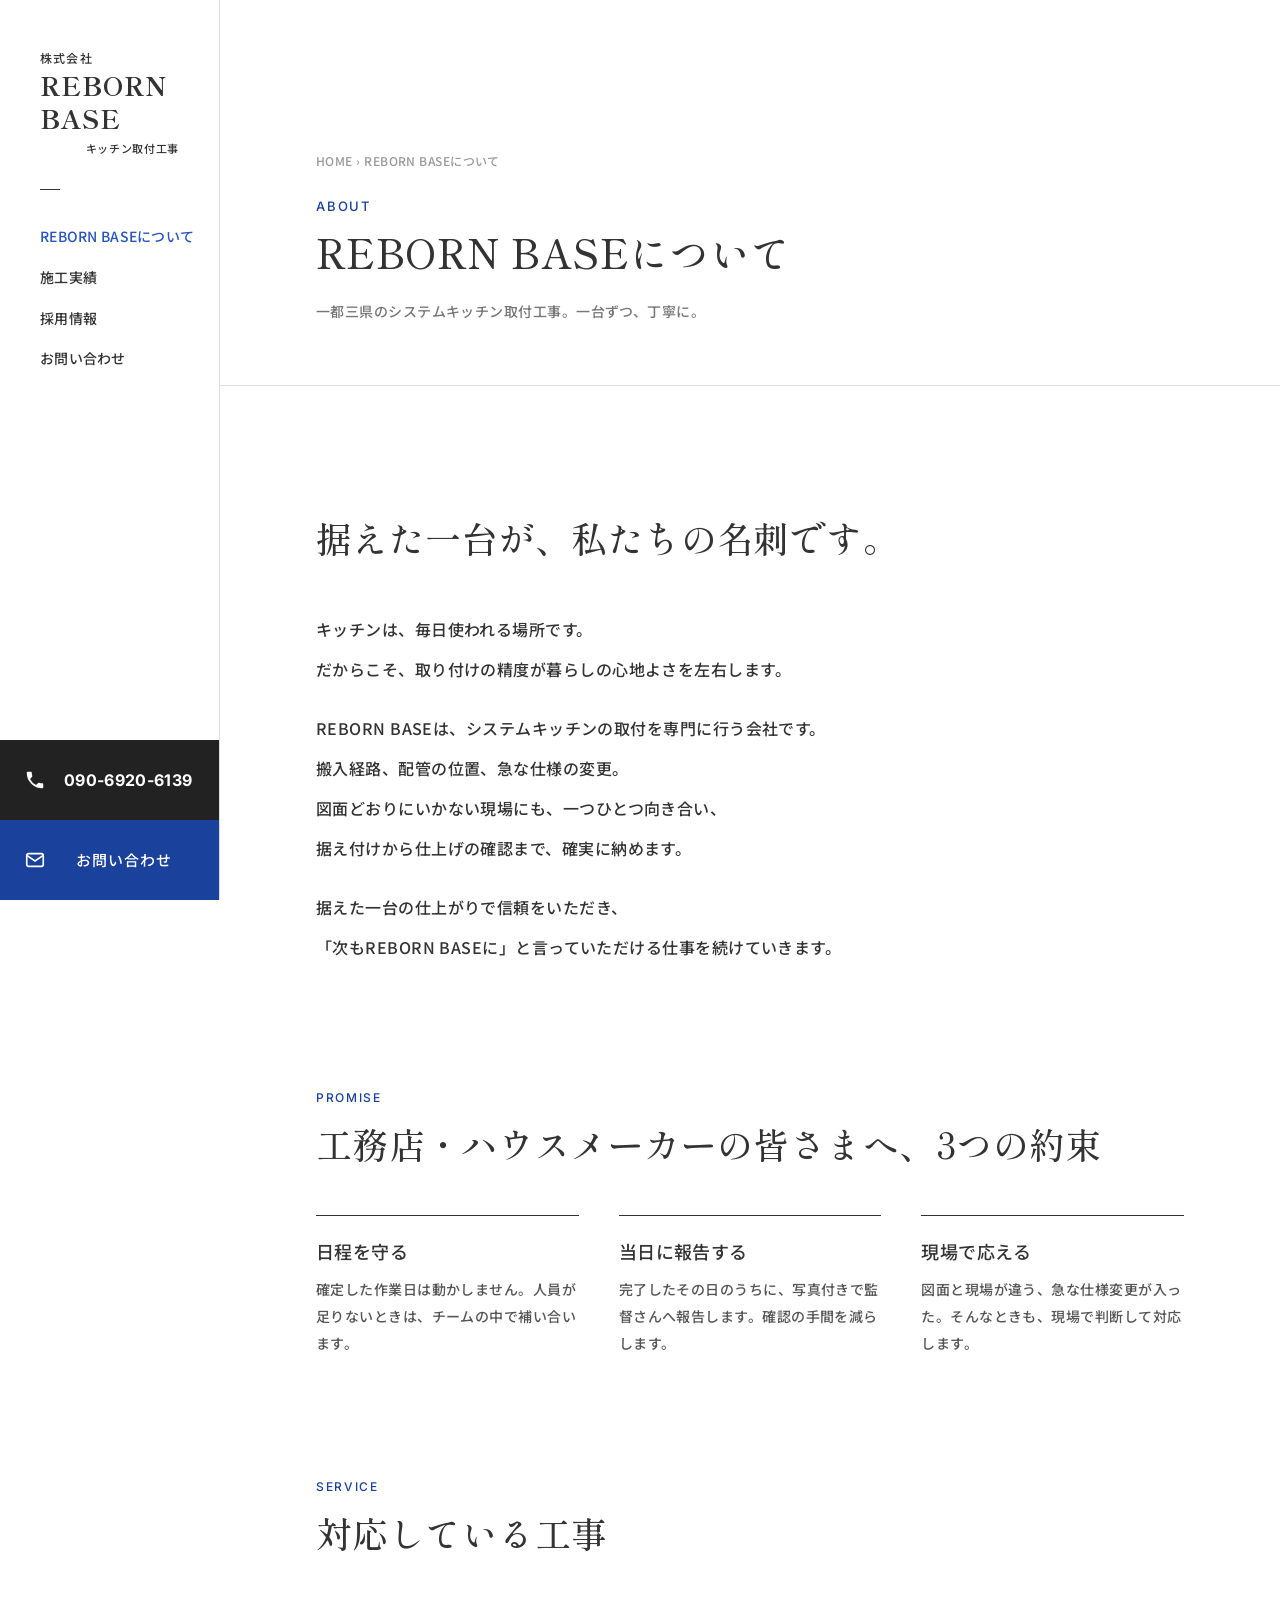
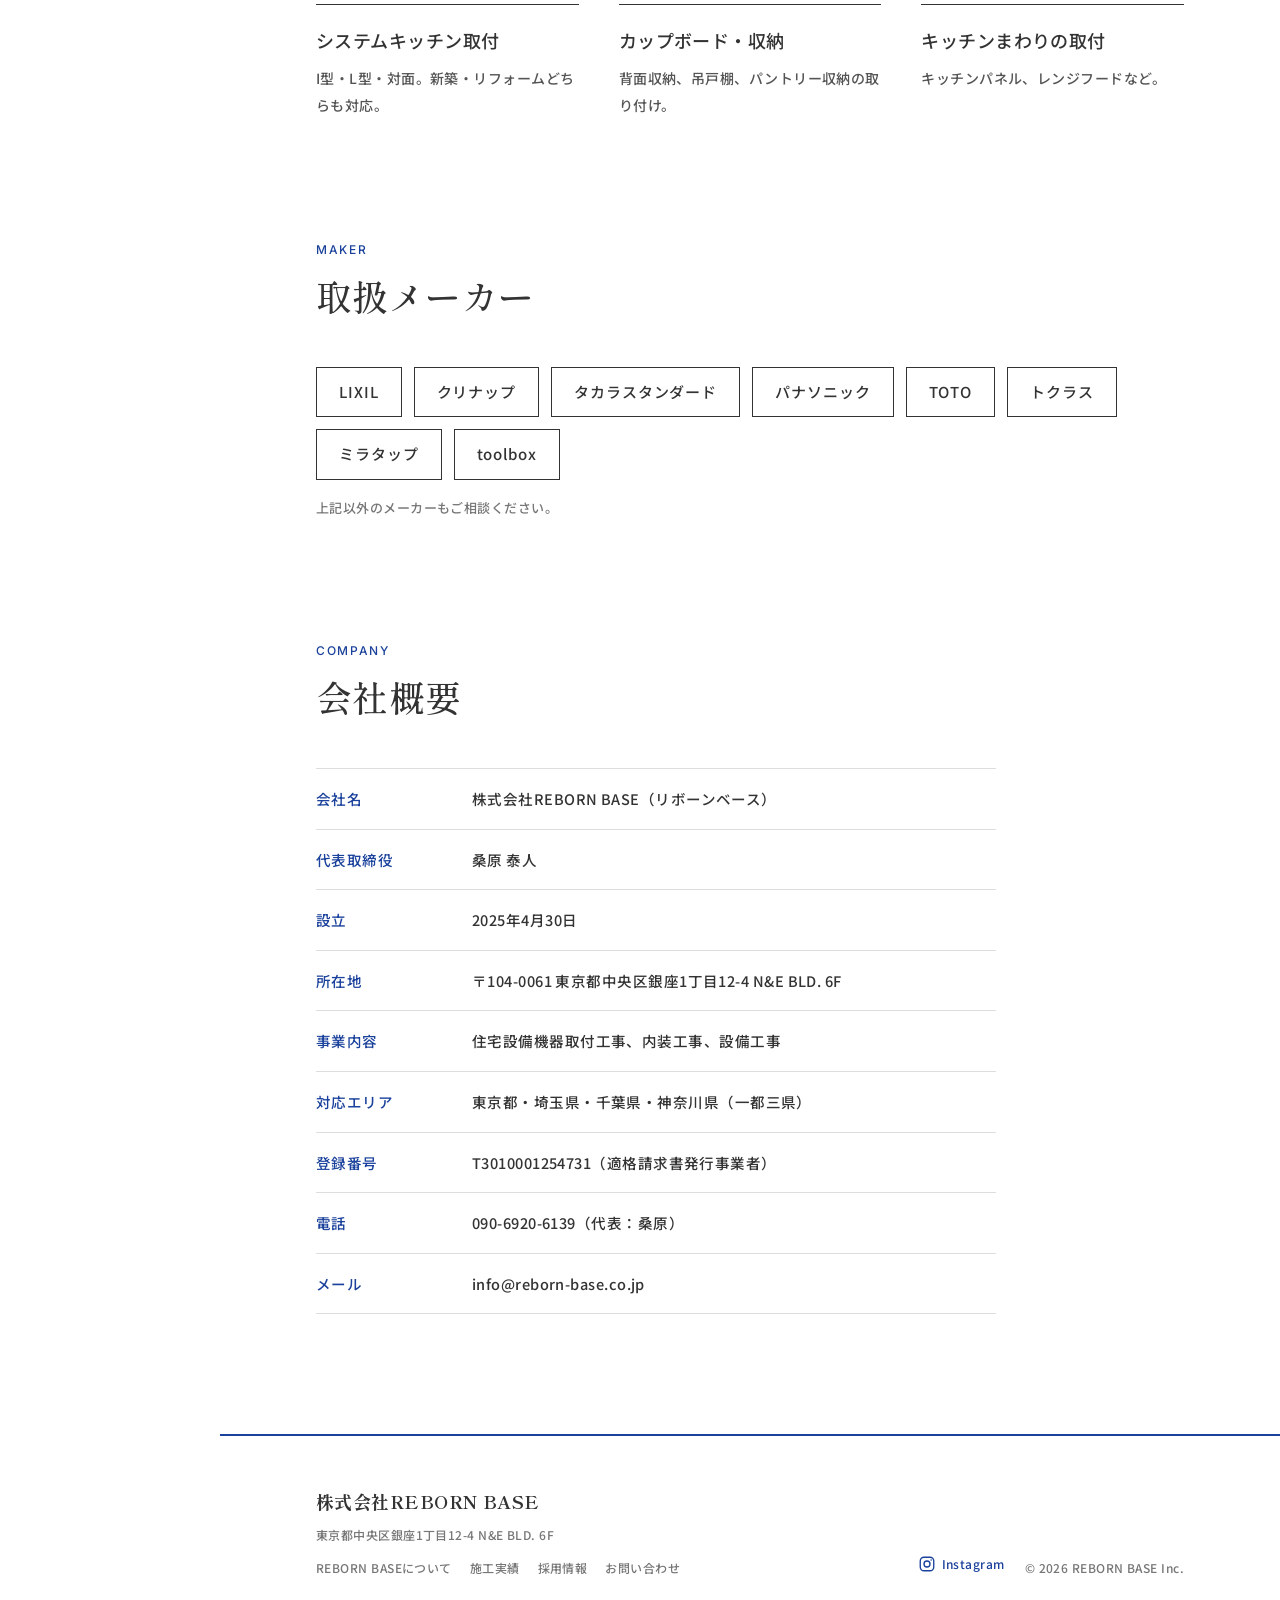
==== about.html @ 7b2c08bc "メンバー紹介：竹内一馬のフルネームに更新 Co-Authored-By: Claude Opus 5.5 <noreply@anthropic.com> Claude-Session: https:/" ====
<!DOCTYPE html>
<html lang="ja" class="sub">
<head>
<meta charset="UTF-8">
<meta name="viewport" content="width=device-width, initial-scale=1">
<title>REBORN BASEについて｜株式会社REBORN BASE</title>
<meta name="description" content="一都三県のシステムキッチン取付工事。一台ずつ、丁寧に。">
<meta property="og:title" content="REBORN BASEについて｜株式会社REBORN BASE">
<meta property="og:description" content="一都三県のシステムキッチン取付工事。一台ずつ、丁寧に。">
<meta property="og:type" content="website">
<meta property="og:site_name" content="株式会社REBORN BASE">
<meta property="og:url" content="https://reborn-base.co.jp/about.html">
<meta property="og:image" content="https://reborn-base.co.jp/img/ogp.jpg">
<meta property="og:locale" content="ja_JP">
<meta name="twitter:card" content="summary_large_image">
<link rel="canonical" href="https://reborn-base.co.jp/about.html">
<link rel="icon" href="favicon.ico" sizes="32x32">
<link rel="icon" href="img/icon-512.png" type="image/png" sizes="512x512">
<link rel="apple-touch-icon" href="img/icon-180.png">
<meta name="theme-color" content="#1a419b">
<link rel="preconnect" href="https://fonts.googleapis.com">
<link rel="preconnect" href="https://fonts.gstatic.com" crossorigin>
<link href="https://fonts.googleapis.com/css2?family=Noto+Sans+JP:wght@400;500;700&family=Shippori+Mincho+B1:wght@500;700&family=Inter:wght@600;700&display=swap" rel="stylesheet">
<link rel="stylesheet" href="css/style.css?v=202611081111">
</head>
<body class="sub">
<svg width="0" height="0" style="position:absolute"><symbol id="logo" viewBox="0 0 240 120">
<rect x="6" y="30" width="60" height="60" fill="none" stroke="#333" stroke-width="2.5"/><rect x="30" y="10" width="14" height="100" fill="#333"/>
<text x="84" y="64" font-family="'Shippori Mincho B1',serif" font-size="30" font-weight="700" fill="#333" letter-spacing="2">REBORN</text>
<text x="84" y="98" font-family="'Shippori Mincho B1',serif" font-size="30" font-weight="700" fill="#333" letter-spacing="2">BASE</text></symbol></svg>
<header>
  <a class="site_logo" href="index.html"><small>株式会社</small><strong>REBORN BASE</strong><span>キッチン取付工事</span><span class="bar"></span></a>
  <button class="burger" aria-label="メニューを開く" aria-expanded="false" aria-controls="gnavi" onclick="const m=document.getElementById('gnavi');m.classList.toggle('open');const o=m.classList.contains('open');this.setAttribute('aria-expanded',o);this.setAttribute('aria-label',o?'メニューを閉じる':'メニューを開く')"><span></span><span></span><span></span></button>
  <nav class="g_navi" id="gnavi"><a href="about.html" class=on>REBORN BASEについて</a><a href="works.html">施工実績</a><a href="recruit.html">採用情報</a><a href="contact.html">お問い合わせ</a></nav>
  <ul class="cv">
    <li class="tel"><a href="tel:09069206139"><svg viewBox="0 0 24 24" fill="currentColor"><path d="M6.6 10.8a15 15 0 0 0 6.6 6.6l2.2-2.2a1 1 0 0 1 1-.25c1.1.37 2.3.57 3.6.57a1 1 0 0 1 1 1V20a1 1 0 0 1-1 1A17 17 0 0 1 3 4a1 1 0 0 1 1-1h3.5a1 1 0 0 1 1 1c0 1.25.2 2.45.57 3.57a1 1 0 0 1-.25 1z"/></svg>090-6920-6139</a></li>
    <li class="mail"><a href="contact.html"><svg viewBox="0 0 24 24" fill="none" stroke="currentColor" stroke-width="1.8"><rect x="3" y="5" width="18" height="14" rx="2"/><path d="M3 7l9 6 9-6"/></svg>お問い合わせ</a></li>
  </ul>
</header>
<div class="wrapper">
  <div class="page_head"><div class="crumb"><a href="index.html">HOME</a> › REBORN BASEについて</div><h1 class="jp"><small>ABOUT</small>REBORN BASEについて</h1><p>一都三県のシステムキッチン取付工事。一台ずつ、丁寧に。</p></div>

  <section class="inner">
    <h2 class="sec_title jp">据えた一台が、私たちの名刺です。</h2>
    <div class="lead"><p>キッチンは、毎日使われる場所です。<br>だからこそ、取り付けの精度が暮らしの心地よさを左右します。</p><p>REBORN BASEは、システムキッチンの取付を専門に行う会社です。<br>搬入経路、配管の位置、急な仕様の変更。<br>図面どおりにいかない現場にも、一つひとつ向き合い、<br>据え付けから仕上げの確認まで、確実に納めます。</p><p>据えた一台の仕上がりで信頼をいただき、<br>「次もREBORN BASEに」と言っていただける仕事を続けていきます。</p></div>
  </section>
  <section class="inner" style="padding-top:0">
    <h2 class="sec_title jp"><small>PROMISE</small>工務店・ハウスメーカーの皆さまへ、3つの約束</h2>
    <ul class="services">
      <li><b>日程を守る</b><p>確定した作業日は動かしません。人員が足りないときは、チームの中で補い合います。</p></li>
      <li><b>当日に報告する</b><p>完了したその日のうちに、写真付きで監督さんへ報告します。確認の手間を減らします。</p></li>
      <li><b>現場で応える</b><p>図面と現場が違う、急な仕様変更が入った。そんなときも、現場で判断して対応します。</p></li>
    </ul>
  </section>
  <section class="inner" style="padding-top:0">
    <h2 class="sec_title jp"><small>SERVICE</small>対応している工事</h2>
    <ul class="services">
      <li><b>システムキッチン取付</b><p>I型・L型・対面。新築・リフォームどちらも対応。</p></li>
      <li><b>カップボード・収納</b><p>背面収納、吊戸棚、パントリー収納の取り付け。</p></li>
      <li><b>キッチンまわりの取付</b><p>キッチンパネル、レンジフードなど。</p></li>
    </ul>
  </section>
  <section class="inner" style="padding-top:0">
    <h2 class="sec_title jp"><small>MAKER</small>取扱メーカー</h2>
    <ul class="makers">
      <li>LIXIL</li><li>クリナップ</li><li>タカラスタンダード</li><li>パナソニック</li><li>TOTO</li><li>トクラス</li><li>ミラタップ</li><li>toolbox</li>
    </ul>
    <p style="color:#777;font-size:1.3rem;margin-top:16px">上記以外のメーカーもご相談ください。</p>
  </section>
  <section class="inner" style="padding-top:0" id="company">
    <h2 class="sec_title jp"><small>COMPANY</small>会社概要</h2>
    <dl class="tbl" style="max-width:680px">
      <div><dt>会社名</dt><dd>株式会社REBORN BASE（リボーンベース）</dd></div>
      <div><dt>代表取締役</dt><dd>桑原 泰人</dd></div>
      <div><dt>設立</dt><dd>2025年4月30日</dd></div>
      <div><dt>所在地</dt><dd>〒104-0061 東京都中央区銀座1丁目12-4 N&amp;E BLD. 6F</dd></div>
      <div><dt>事業内容</dt><dd>住宅設備機器取付工事、内装工事、設備工事</dd></div>
      <div><dt>対応エリア</dt><dd>東京都・埼玉県・千葉県・神奈川県（一都三県）</dd></div>
      <div><dt>登録番号</dt><dd>T3010001254731（適格請求書発行事業者）</dd></div>
      <div><dt>電話</dt><dd>090-6920-6139（代表：桑原）</dd></div>
      <div><dt>メール</dt><dd>info@reborn-base.co.jp</dd></div>
    </dl>
  </section>
  <footer>
    <div><strong>株式会社REBORN BASE</strong>東京都中央区銀座1丁目12-4 N&amp;E BLD. 6F<br><nav style="margin-top:10px"><a href="about.html">REBORN BASEについて</a><a href="works.html">施工実績</a><a href="recruit.html">採用情報</a><a href="contact.html">お問い合わせ</a></nav></div>
    <div><a class="sns_link" href="https://www.instagram.com/rebornbase.official/" target="_blank" rel="noopener"><svg viewBox="0 0 24 24" fill="none" stroke="currentColor" stroke-width="1.8"><rect x="3" y="3" width="18" height="18" rx="5"/><circle cx="12" cy="12" r="4"/><circle cx="17.5" cy="6.5" r="1" fill="currentColor" stroke="none"/></svg>Instagram</a>© 2026 REBORN BASE Inc.</div>
  </footer>
</div>
<script>
(function(){
  var header=document.querySelector('header');
  var items=[].slice.call(document.querySelectorAll('.works .main, .works .sub'));
  var kvArea=document.querySelector('.kv_area'), copy=document.querySelector('.copy_h'), copys=document.querySelector('.copy_s');
  function onScroll(){
    var y=window.pageYOffset, h=window.innerHeight;
    if(kvArea){var black=y>h*0.7-300;header.classList.toggle('black',black);kvArea.classList.toggle('fade',black);copy.classList.toggle('move',y>h);if(copys)copys.classList.toggle('move',y>h);}
    items.forEach(function(el){if(!el.classList.contains('show')&&el.getBoundingClientRect().top<h-100)el.classList.add('show');});
  }
  window.addEventListener('scroll',onScroll,{passive:true});window.addEventListener('resize',onScroll);onScroll();
})();
</script>
</body></html>
---- css/style.css ----
:root{
  --navy:#1a419b; --navy2:#2754bd; --date:#265bc8;
  --ink:#333; --black:#222; --gray:#eee; --bg2:#f8f8f8; --line:#ddd;
  --sans:'Noto Sans JP',sans-serif;
  --min:'Shippori Mincho B1',"YuMincho","Yu Mincho",serif;
  --nav:220px;
}
*{box-sizing:border-box;margin:0;padding:0}
html{font-size:62.5%}
body{font-family:var(--sans);font-weight:500;color:var(--ink);background:#fff;font-size:1.5rem;line-height:1.9;letter-spacing:.03em}
a{color:inherit;text-decoration:none}
img{display:block;max-width:100%}
ul,ol{list-style:none}
.jp{font-family:var(--min);font-weight:500}
:focus-visible{outline:2px solid var(--navy);outline-offset:3px}

/* ===== loading ===== */
.loading{position:fixed;inset:0;background:var(--black);z-index:300;display:flex;align-items:center;justify-content:center;pointer-events:none}
.loading .load_logo{width:240px;filter:blur(4px);opacity:0;transition:.6s ease-in-out}
.loading.show .load_logo{filter:blur(0);opacity:1}
.loading .load_logo svg{width:100%;height:auto}

/* ===== header (left nav) ===== */
header{position:fixed;left:0;top:0;width:var(--nav);height:100%;z-index:100;display:flex;flex-direction:column;background:transparent}
.sub header{background:#fff;border-right:1px solid var(--line)}
.site_logo{padding:50px 40px 0;line-height:1.3;font-weight:500}
.site_logo small{display:block;font-size:1.2rem;letter-spacing:.1em}
.site_logo strong{display:block;font-family:var(--min);font-size:2.6rem;font-weight:700;letter-spacing:.04em;margin-top:2px}
.site_logo span{display:block;font-size:1.1rem;letter-spacing:.06em;margin-top:6px;text-align:right}
.site_logo .bar{width:20px;height:1px;background:currentColor;margin:34px 0 26px}
.home header .site_logo,.home header .g_navi{filter:brightness(1000%);transition:.6s ease-in}
.home header.black .site_logo,.home header.black .g_navi{filter:brightness(100%)}
.g_navi{padding:0 28px 0 40px;flex:1}
.g_navi a{display:block;font-size:1.4rem;padding:7px 0;letter-spacing:.02em;white-space:nowrap;transition:.3s}
.g_navi a:hover,.g_navi a.on{color:var(--navy2)}
.cv{margin-top:auto}
.cv li a{display:flex;align-items:center;gap:30px;height:80px;padding:0 24px;font-size:1.5rem;letter-spacing:.06em}
.cv li a svg{width:22px;height:22px;flex:none}
.cv li.ig{background:var(--bg2);color:var(--black)}
.cv li.tel{background:var(--black);color:#fff}
.cv li.tel a{font-family:'Inter',sans-serif;font-weight:700;font-size:1.6rem;letter-spacing:.02em;gap:18px;white-space:nowrap}
.cv li.mail{background:var(--navy);color:#fff}
.cv li a:hover{opacity:.85}
.burger{display:none}

/* ===== KV (fixed hero, top page only) ===== */
.kv_area{position:fixed;top:0;left:0;width:100%;height:100%;padding-right:320px;background:#fff;transition:.6s ease-in;filter:brightness(100%)}
.kv_area.fade{filter:brightness(200%)}
.kv_area.fade .kv_home_list{opacity:0}
.kv_home_list{position:relative;width:100%;height:100%;overflow:hidden;background:#333;transition:.6s ease-in}
.kv{position:absolute;inset:0;overflow:hidden;opacity:0;transition:1s ease-in-out;z-index:10}
.kv_out{width:100%;height:100%;overflow:hidden;position:relative}
.kv.pre{z-index:20}
.kv.show{opacity:1}
.kv .kv_list{width:100%;height:100%;overflow:hidden;transform:scale(1.08);transition:6s ease-in-out}
.kv.show .kv_list{transform:scale(1)}
.kv_a{display:block;width:100%;height:100%;background:#44443f no-repeat center center;background-size:cover}
.kv_home_list::after{content:"";position:absolute;left:0;top:0;bottom:0;width:420px;background:linear-gradient(90deg,rgba(10,20,45,.62) 0%,rgba(10,20,45,.45) 45%,rgba(10,20,45,0) 100%);z-index:25;pointer-events:none}
.mark{position:absolute;right:74px;bottom:55px;width:170px;z-index:30}
.copy_h{position:fixed;right:86px;top:80px;z-index:60;writing-mode:vertical-rl;font-size:5rem;line-height:1.5;letter-spacing:.08em;font-weight:500;color:var(--ink);transition:.6s ease-in}
.copy_h.move{position:absolute}
.copy_s{position:fixed;right:256px;top:84px;z-index:60;writing-mode:vertical-rl;font-size:1.4rem;letter-spacing:.2em;color:#555;transition:.6s ease-in}
.copy_s.move{position:absolute}

/* ===== page body ===== */
.wrapper{position:relative;z-index:50;background:#fff;margin-left:var(--nav)}
.home .wrapper{margin-top:100vh}
.inner{padding:120px 96px}
.sec_title{font-size:3.6rem;line-height:1.75;margin-bottom:40px}
.sec_title small{display:block;font-family:'Inter',sans-serif;font-size:1.2rem;color:var(--navy);letter-spacing:.14em;margin-bottom:4px}
.btn{display:inline-flex;align-items:center;justify-content:center;min-width:260px;height:52px;padding:0 36px;border:1px solid var(--navy);border-radius:30px;color:var(--navy);font-size:1.4rem;letter-spacing:.08em;transition:.3s;background:#fff}
.btn:hover{background:var(--navy);color:#fff}
.lead{font-size:1.6rem;line-height:2.5;max-width:40em}
.lead p+p{margin-top:1.2em}

/* sub page title band */
.page_head{padding:150px 96px 60px;border-bottom:1px solid var(--line)}
.page_head h1{font-size:4rem;line-height:1.5;font-weight:500}
.page_head h1 small{display:block;font-family:'Inter',sans-serif;font-size:1.3rem;color:var(--navy);letter-spacing:.14em;margin-bottom:6px}
.page_head p{margin-top:16px;color:#777;font-size:1.4rem}
.crumb{font-size:1.2rem;color:#999;margin-bottom:24px}
.crumb a:hover{color:var(--navy)}

/* statement */
.statement{position:relative;padding-top:120px;padding-right:420px}
.statement p{font-size:1.6rem;line-height:2.5}
.statement p+p{margin-top:1.2em}
.statement .btn{margin-top:44px}

/* photo strip */
.strip{overflow:hidden;width:100%;background:#fff}
.strip ul{display:flex;width:max-content;animation:strip 40s linear infinite}
.strip li{width:400px;height:300px;flex:none;margin-right:2px;background:#44443f}
.strip li img{width:100%;height:100%;object-fit:cover}
@keyframes strip{from{transform:translateX(0)}to{transform:translateX(-50%)}}

/* works (実績) */
.works ul.pickup>li{padding:80px 0;border-bottom:1px dotted var(--navy)}
.works ul.pickup>li:first-child{padding-top:0}
.works .flex{display:grid;grid-template-columns:1fr 280px;gap:92px}
.works .main{display:flex;flex-direction:column-reverse}
.works .flex.solo{grid-template-columns:1fr}
.works .solo .main{display:grid;grid-template-columns:1.15fr 1fr;gap:56px;align-items:start}
.works .solo .main .img{order:-1}
.works .solo .txt{padding-top:0}
.works .main .img,.works .sub span{position:relative;display:block;overflow:hidden;background:#44443f}
.works .main .img{aspect-ratio:3/2}
.works .sub span{aspect-ratio:5/4}
.works .sub span:first-child{margin-bottom:60px}
.works .main .img img,.works .sub span img{width:100%;height:100%;object-fit:cover;transition:.6s ease-in-out}
.works .main .img:hover img,.works .sub span:hover img{filter:brightness(60%)}
.works .main .img:after,.works .sub span:after{content:"";position:absolute;left:0;top:0;width:100%;height:100%;background:var(--gray);transition:.8s ease-in-out}
.works .main.show .img:after,.works .sub.show span:after{width:0}
.works .txt{padding:36px 0 0}
.works .txt h3{font-size:2.4rem;line-height:1.75;font-weight:500;margin-bottom:14px}
.works .txt p{font-size:1.5rem}
.works .tag{margin-top:18px;font-size:1.3rem;color:var(--navy)}
.works .tag span+span{margin-left:16px}
.works .spec{display:grid;grid-template-columns:repeat(2,1fr);gap:1px;background:var(--line);border:1px solid var(--line);margin-top:22px}
.works .spec div{background:#fff;padding:12px 14px}
.works .spec dt{font-size:1.1rem;color:var(--navy);letter-spacing:.1em}
.works .spec dd{font-size:1.5rem;font-weight:500}
.img .note{position:absolute;right:10px;bottom:8px;font-size:1.1rem;color:#fff;background:rgba(0,0,0,.45);padding:2px 8px;z-index:2}
.more{display:flex;justify-content:flex-end;margin-top:24px;font-size:1.4rem;color:var(--navy)}
.more a::after{content:"›";margin-left:10px;font-size:1.8rem}
.works .btn{margin-top:60px}

/* numbers */
.nums{display:grid;grid-template-columns:repeat(2,1fr);gap:40px;margin:0 0 80px;max-width:720px}
.nums li{border-top:2px solid var(--navy);padding-top:16px}
.nums b{display:block;font-family:'Inter',sans-serif;font-size:4.2rem;font-weight:700;line-height:1.2;color:var(--black)}
.nums b small{font-size:1.6rem;font-family:var(--sans);margin-left:4px}
.nums span{font-size:1.3rem;color:#777}

/* services */
.services{display:grid;grid-template-columns:repeat(3,1fr);gap:40px}
.services li{border-top:1px solid var(--ink);padding-top:18px}
.services b{display:block;font-size:1.8rem;font-weight:500;margin-bottom:8px}
.services p{font-size:1.4rem;color:#555}

/* makers */
.makers{display:flex;flex-wrap:wrap;gap:12px}
.makers li{border:1px solid var(--ink);padding:10px 22px;font-size:1.5rem;letter-spacing:.06em}

/* news & column */
.info{display:grid;grid-template-columns:1fr auto;gap:60px;align-items:center;padding:60px 0;border-bottom:1px solid var(--line)}
.info:first-of-type{padding-top:0}
.info ul li{display:grid;grid-template-columns:80px 1fr;gap:40px;align-items:center;padding:14px 0}
.info ul li .th{width:80px;height:80px;background:#44443f;overflow:hidden}
.info ul li .th img{width:100%;height:100%;object-fit:cover}
.info ul li time{display:block;font-size:1.4rem;color:var(--date);font-family:'Inter',sans-serif}
.info ul li a{display:block;font-size:1.5rem;transition:.3s}
.info ul li a:hover{color:var(--navy)}

/* recruit */
.recruit{background:var(--bg2)}
.recruit .grid{display:grid;grid-template-columns:1fr 1fr;gap:72px}
.recruit p{font-size:1.5rem;line-height:2.3}
.recruit p+p{margin-top:1.2em}
dl.tbl{border-top:1px solid var(--line)}
dl.tbl div{display:grid;grid-template-columns:140px 1fr;gap:16px;padding:16px 0;border-bottom:1px solid var(--line);font-size:1.45rem}
dl.tbl dt{color:var(--navy)}
.recruit .btn{margin-top:36px}

/* flow */
.flow ol{display:grid;grid-template-columns:repeat(4,1fr);gap:40px}
.flow li{border-top:2px solid var(--navy);padding-top:18px}
.flow li small{display:block;font-family:'Inter',sans-serif;font-weight:700;font-size:1.4rem;color:var(--navy);letter-spacing:.1em;margin-bottom:8px}
.flow li b{display:block;font-size:1.8rem;font-weight:500;margin-bottom:8px}
.flow li p{font-size:1.4rem}

/* contact */
.contact_grid{display:grid;grid-template-columns:1fr 1fr;gap:60px}
.c_card{border:1px solid var(--line);padding:36px}
.c_card h3{font-size:1.8rem;font-weight:500;margin-bottom:10px}
.c_card .big{font-family:'Inter',sans-serif;font-size:3rem;font-weight:700;color:var(--black);margin:8px 0}
.c_card p{font-size:1.4rem;color:#666}
.c_card .btn{margin-top:20px;min-width:0}

/* footer */
footer{padding:48px 96px;border-top:2px solid var(--navy);display:flex;justify-content:space-between;align-items:flex-end;font-size:1.2rem;color:#777}
footer strong{display:block;font-family:var(--min);font-size:1.8rem;color:var(--ink);margin-bottom:6px}
footer nav a{margin-right:18px}
footer nav a:hover{color:var(--navy)}
.sns_link{display:inline-flex;align-items:center;gap:6px;color:var(--navy);font-weight:500;margin-right:20px}
.sns_link svg{width:18px;height:18px}
.sns_note{margin-top:28px;font-size:1.4rem}
.sns_note .sns_link{margin-right:2px}

@media (prefers-reduced-motion:reduce){
  .kv .kv_list{transition:none;transform:none}
  .strip ul{animation:none}
}

/* ===== mobile ===== */
.day{list-style:none;max-width:720px;border-left:2px solid var(--navy);margin-left:40px}
.day li{display:grid;grid-template-columns:110px 1fr;gap:0 24px;padding:0 0 32px 32px;position:relative}
.day li::before{content:"";position:absolute;left:-7px;top:10px;width:12px;height:12px;border-radius:50%;background:var(--navy)}
.day time{font-family:'Inter',sans-serif;font-weight:700;font-size:1.8rem;color:var(--navy);line-height:1.6}
.day b{display:block;font-size:1.8rem;font-weight:500;margin-bottom:6px}
.day p{font-size:1.4rem;line-height:1.9;color:#555}
.grid3{display:grid;grid-template-columns:repeat(3,1fr);gap:28px}
.m_card{border-top:2px solid var(--navy);padding-top:20px}
.m_card small{display:block;font-size:1.2rem;letter-spacing:.1em;color:var(--navy);margin-bottom:6px}
.m_card h3{font-size:2.2rem;font-weight:500;margin-bottom:12px;font-family:var(--min)}
.m_card p{font-size:1.4rem;line-height:2;color:#555}
.photo_note{font-size:1.2rem;color:#999;margin:8px 0 32px}
.exp_list{list-style:none;display:grid;grid-template-columns:repeat(2,1fr);gap:0 48px;max-width:960px}
.exp_list li{border-top:1px solid var(--line);padding:22px 0;font-size:1.4rem;line-height:1.9;color:#555}
.exp_list b{display:block;font-size:1.9rem;font-weight:500;color:var(--black);margin-bottom:6px}
@media (max-width:959px){
  .works .solo .main{grid-template-columns:1fr;gap:24px}
  .exp_list{grid-template-columns:1fr}
  .day{margin-left:12px}.day li{grid-template-columns:1fr;gap:4px;padding-left:22px}.grid3{grid-template-columns:1fr}
  :root{--nav:0px}
  header{position:fixed;width:100%;height:60px;flex-direction:row;align-items:center;justify-content:space-between;padding:0 16px;background:#fff;border-bottom:1px solid var(--line)}
  .home header .site_logo,.home header .g_navi{filter:none}
  .site_logo{padding:0}.site_logo .bar,.site_logo small,.site_logo span{display:none}.site_logo strong{font-size:1.9rem}
  .g_navi{display:none;position:absolute;top:60px;left:0;right:0;background:#fff;padding:12px 20px 20px;border-bottom:1px solid var(--line)}
  .g_navi.open{display:block}
  .cv{display:none}
  .burger{display:block;position:relative;width:44px;height:44px;margin-right:-8px;background:none;border:0;cursor:pointer}
  .burger span{position:absolute;left:10px;width:24px;height:2px;background:var(--black);transition:transform .3s,opacity .2s,top .3s}
  .burger span:nth-child(1){top:14px}.burger span:nth-child(2){top:21px}.burger span:nth-child(3){top:28px}
  .burger[aria-expanded="true"] span:nth-child(1){top:21px;transform:rotate(45deg)}
  .burger[aria-expanded="true"] span:nth-child(2){opacity:0}
  .burger[aria-expanded="true"] span:nth-child(3){top:21px;transform:rotate(-45deg)}
  .burger:focus-visible{outline:2px solid var(--navy);outline-offset:2px}
  .kv_area{position:relative;padding-right:0;height:62vh;margin-top:60px}
  .kv_area.fade{filter:none}
  .kv_area.fade .kv_home_list{opacity:1}
  .kv_home_list::after{display:none}
  .mark{right:16px;bottom:16px;width:110px}
  .copy_s{position:static;writing-mode:horizontal-tb;text-align:center;padding:0 24px 24px;font-size:1.3rem}
  .copy_h{position:static;writing-mode:horizontal-tb;font-size:3rem;line-height:1.5;display:flex;align-items:center;justify-content:center;height:130px;padding:5px 6vw 0;text-align:center}
  .wrapper{margin-left:0}
  .home .wrapper{margin-top:0}
  .inner{padding:72px 24px}
  .page_head{padding:100px 24px 36px}
  .page_head h1{font-size:2.8rem}
  .sec_title{font-size:2.6rem}
  .statement{padding-top:0;padding-right:0}
  .works .flex,.recruit .grid,.info,.contact_grid{grid-template-columns:1fr;gap:28px}
  .works .sub{display:grid;grid-template-columns:1fr 1fr;gap:12px}
  .works .sub span:first-child{margin-bottom:0}
  .works .spec{grid-template-columns:1fr 1fr}
  .flow ol,.services,.nums{grid-template-columns:1fr 1fr;gap:28px}
  .strip li{width:240px;height:180px}
  dl.tbl div{grid-template-columns:100px 1fr}
  footer{padding:32px 24px;flex-direction:column;align-items:flex-start;gap:16px}
  .btn{min-width:0;width:100%}
  .statement p,.lead{line-height:2.1;font-size:1.5rem}
  .recruit p{line-height:2}
  footer nav a{white-space:nowrap}
  .mark{width:96px;bottom:12px;right:12px}
}
.form_wrap{margin-top:72px;max-width:760px}
.form_wrap iframe{display:block;width:100%;border:0;background:#fff}
.form_note{font-size:1.3rem;color:#666;margin:0 0 20px}
.form_note a{color:var(--navy);text-decoration:underline}
.f_koji{height:2000px}.f_saiyo{height:1960px}
@media (max-width:959px){.form_wrap{margin-top:56px}.f_koji{height:2450px}.f_saiyo{height:2420px}}
.bath .tbl{max-width:760px}
.bath_lead{max-width:640px;margin:0 0 32px}

.genba{background:var(--bg2)}
.genba_list{display:grid;grid-template-columns:repeat(4,1fr);gap:28px}
.genba_list img{width:100%;aspect-ratio:4/3;object-fit:cover;display:block;margin-bottom:16px}
.genba_list b{display:block;font-size:1.6rem;margin-bottom:8px}
.genba_list p{font-size:1.35rem;line-height:2}
@media (max-width:959px){.genba_list{grid-template-columns:1fr 1fr;gap:24px 16px}}
@media (max-width:559px){.genba_list{grid-template-columns:1fr}}

/* team / message */
.msg{display:grid;grid-template-columns:320px 1fr;gap:64px;align-items:start;max-width:1040px}
.msg_ph{margin:0}
.msg_ph img,.member img{width:100%;height:auto;aspect-ratio:4/5;object-fit:cover;display:block}
.msg_lead{font-size:2.6rem;line-height:1.7;letter-spacing:.08em;margin-bottom:28px}
.msg_txt>p:not(.msg_lead){font-size:1.5rem;line-height:2.2}
.msg_txt>p+p{margin-top:1.1em}
.msg_txt .sign{margin-top:32px;font-size:1.3rem;color:#777}
.msg_txt .sign b{display:block;font-size:2.2rem;font-weight:500;color:var(--black);letter-spacing:.12em;margin-top:4px}
.team_h{margin-top:120px}
.member{display:grid;grid-template-columns:repeat(2,1fr);gap:48px;max-width:1040px}
.member li{display:grid;grid-template-columns:200px 1fr;gap:28px;align-items:start}
.member figure{margin:0}
.member .mono{aspect-ratio:4/5;background:#f0f0ee;display:flex;align-items:center;justify-content:center}
.member .mono span{font-size:6.4rem;color:#9a9a96}
.member small{display:block;font-size:1.2rem;color:var(--navy);letter-spacing:.12em;margin-bottom:4px}
.member b{display:block;font-size:2.2rem;font-weight:500;letter-spacing:.1em;margin-bottom:10px}
.member p{font-size:1.4rem;line-height:2;color:#555}
@media (max-width:959px){
  .msg{grid-template-columns:1fr;gap:28px}
  .msg_ph{max-width:260px}
  .msg_lead{font-size:2.2rem}
  .team_h{margin-top:80px}
  .member{grid-template-columns:1fr;gap:36px}
  .member li{grid-template-columns:120px 1fr;gap:18px}
  .member .mono span{font-size:4.4rem}
}
.msg.co{margin-top:0}
.msg .role{display:block;font-size:1.2rem;color:var(--navy);letter-spacing:.12em;margin-bottom:6px}
.msg_txt>p.co_name{font-size:2.6rem;letter-spacing:.12em;line-height:1.5;margin-bottom:24px}
.msg_txt>p.quote{margin-top:28px;padding-left:20px;border-left:1px solid var(--ink);font-size:1.7rem;line-height:2;color:var(--ink)}
.msg.co+.member{margin-top:72px}
@media (max-width:959px){.msg .co_name{font-size:2.2rem}.msg.co+.member{margin-top:48px}}
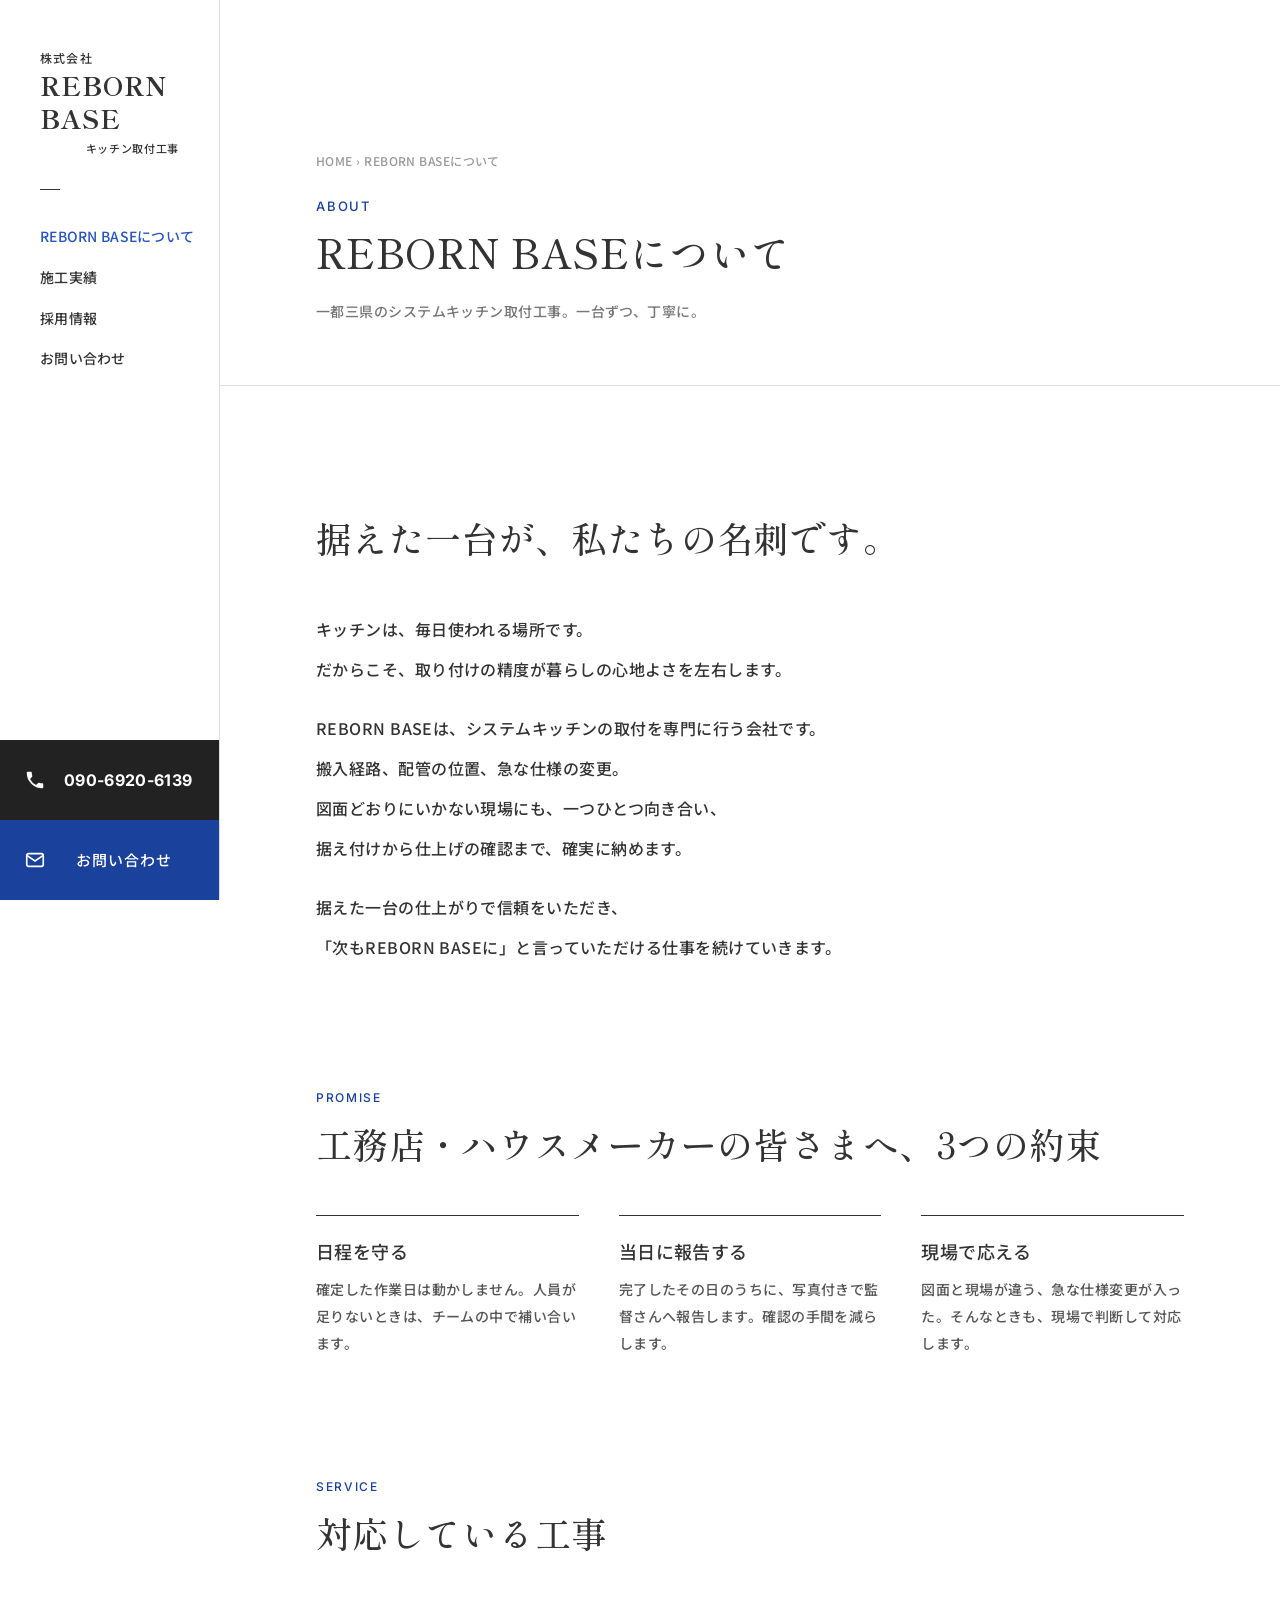
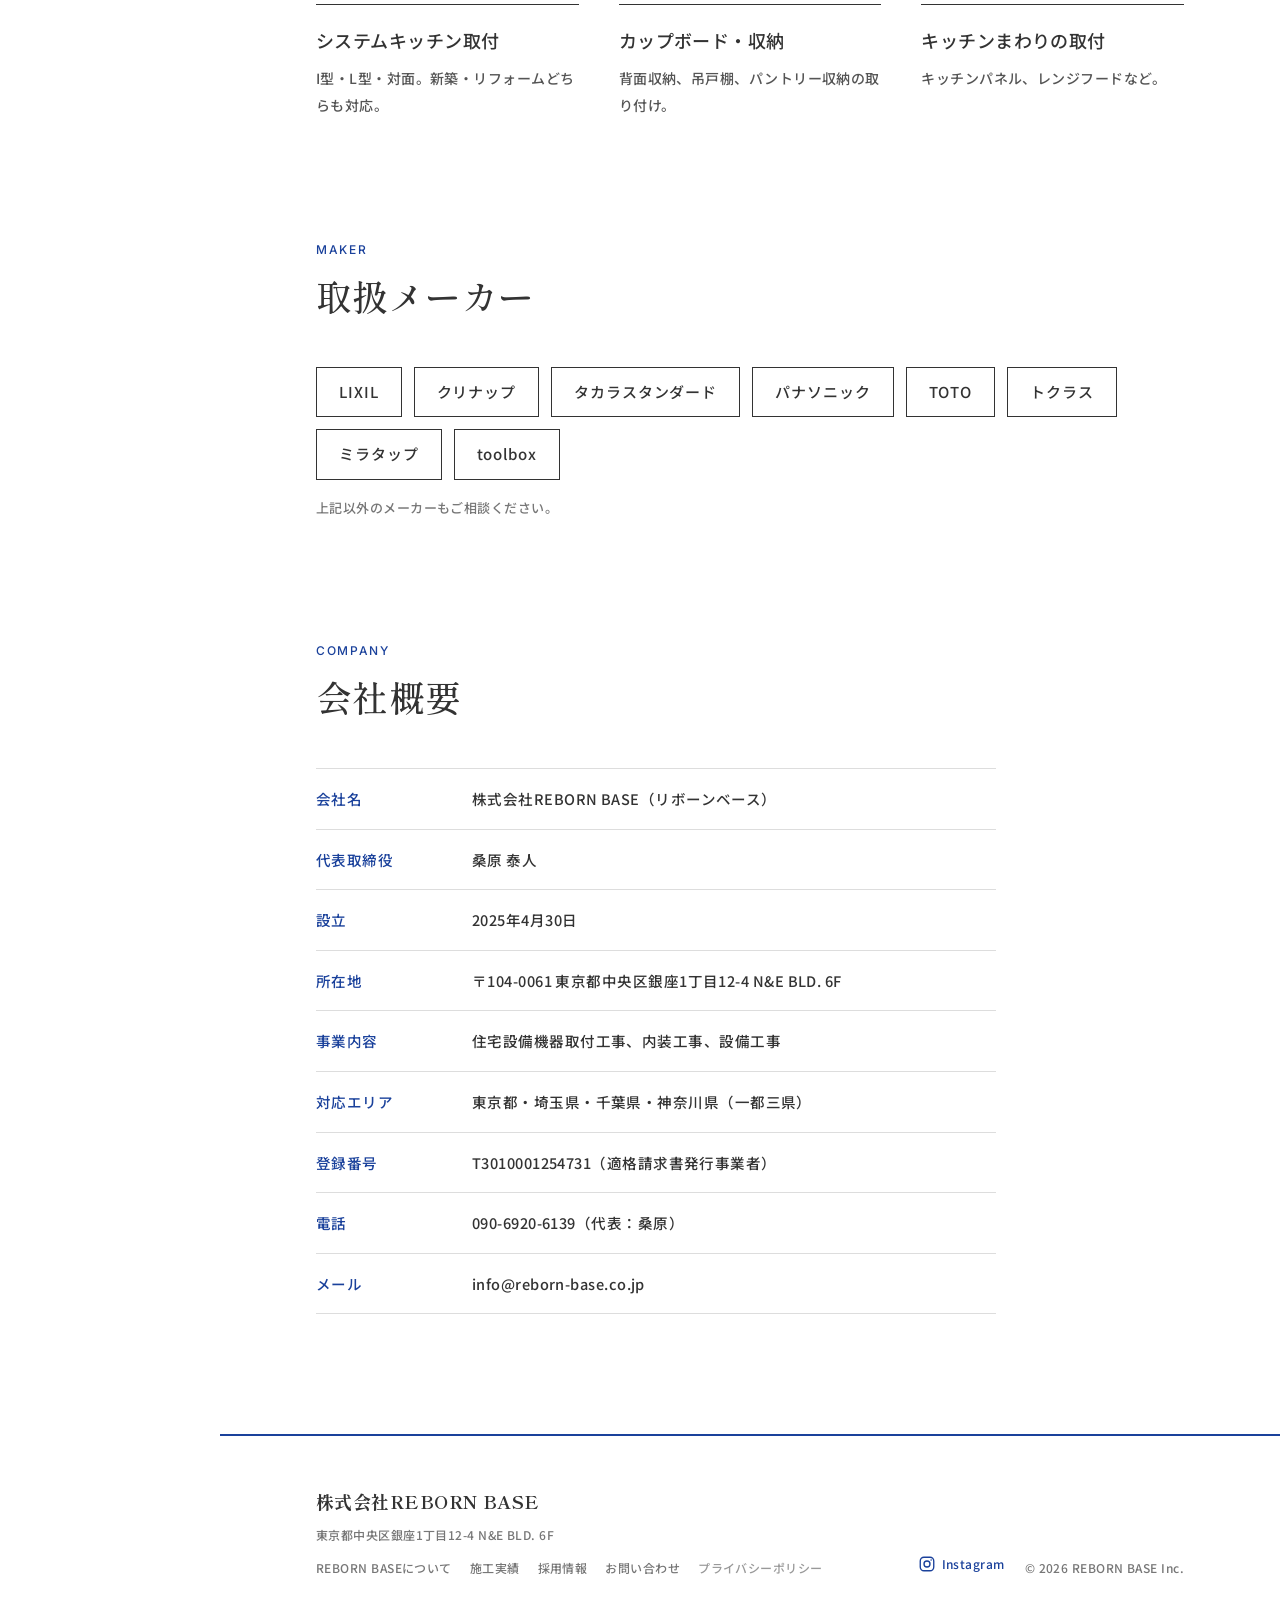
==== commit 3dbb394a: "スマホ下部の固定ボタン、プライバシーポリシー、採用ページ専用の共有画像を追加 Co-Authored-By: Claude Opus 5.5 <noreply@anthropic.com> Claud" ====
--- a/about.html
+++ b/about.html
@@ -11,6 +11,8 @@
 <meta property="og:site_name" content="株式会社REBORN BASE">
 <meta property="og:url" content="https://reborn-base.co.jp/about.html">
 <meta property="og:image" content="https://reborn-base.co.jp/img/ogp.jpg">
+<meta property="og:image:width" content="1200">
+<meta property="og:image:height" content="630">
 <meta property="og:locale" content="ja_JP">
 <meta name="twitter:card" content="summary_large_image">
 <link rel="canonical" href="https://reborn-base.co.jp/about.html">
@@ -21,7 +23,7 @@
 <link rel="preconnect" href="https://fonts.googleapis.com">
 <link rel="preconnect" href="https://fonts.gstatic.com" crossorigin>
 <link href="https://fonts.googleapis.com/css2?family=Noto+Sans+JP:wght@400;500;700&family=Shippori+Mincho+B1:wght@500;700&family=Inter:wght@600;700&display=swap" rel="stylesheet">
-<link rel="stylesheet" href="css/style.css?v=202611081111">
+<link rel="stylesheet" href="css/style.css?v=202611081121">
 </head>
 <body class="sub">
 <svg width="0" height="0" style="position:absolute"><symbol id="logo" viewBox="0 0 240 120">
@@ -82,10 +84,11 @@
     </dl>
   </section>
   <footer>
-    <div><strong>株式会社REBORN BASE</strong>東京都中央区銀座1丁目12-4 N&amp;E BLD. 6F<br><nav style="margin-top:10px"><a href="about.html">REBORN BASEについて</a><a href="works.html">施工実績</a><a href="recruit.html">採用情報</a><a href="contact.html">お問い合わせ</a></nav></div>
+    <div><strong>株式会社REBORN BASE</strong>東京都中央区銀座1丁目12-4 N&amp;E BLD. 6F<br><nav style="margin-top:10px"><a href="about.html">REBORN BASEについて</a><a href="works.html">施工実績</a><a href="recruit.html">採用情報</a><a href="contact.html">お問い合わせ</a><a href="privacy.html">プライバシーポリシー</a></nav></div>
     <div><a class="sns_link" href="https://www.instagram.com/rebornbase.official/" target="_blank" rel="noopener"><svg viewBox="0 0 24 24" fill="none" stroke="currentColor" stroke-width="1.8"><rect x="3" y="3" width="18" height="18" rx="5"/><circle cx="12" cy="12" r="4"/><circle cx="17.5" cy="6.5" r="1" fill="currentColor" stroke="none"/></svg>Instagram</a>© 2026 REBORN BASE Inc.</div>
   </footer>
 </div>
+<nav class="sp_bar" aria-label="お問い合わせ"><a class="sp_tel" href="tel:09069206139"><svg viewBox="0 0 24 24" fill="currentColor" aria-hidden="true"><path d="M6.6 10.8a15 15 0 0 0 6.6 6.6l2.2-2.2a1 1 0 0 1 1-.25c1.1.37 2.3.57 3.6.57a1 1 0 0 1 1 1V20a1 1 0 0 1-1 1A17 17 0 0 1 3 4a1 1 0 0 1 1-1h3.5a1 1 0 0 1 1 1c0 1.25.2 2.45.57 3.57a1 1 0 0 1-.25 1z"/></svg>電話する</a><a class="sp_main" href="contact.html">お問い合わせ</a></nav>
 <script>
 (function(){
   var header=document.querySelector('header');
--- a/css/style.css
+++ b/css/style.css
@@ -304,3 +304,23 @@
 .msg_txt>p.quote{margin-top:28px;padding-left:20px;border-left:1px solid var(--ink);font-size:1.7rem;line-height:2;color:var(--ink)}
 .msg.co+.member{margin-top:72px}
 @media (max-width:959px){.msg .co_name{font-size:2.2rem}.msg.co+.member{margin-top:48px}}
+
+/* SP fixed bar */
+.sp_bar{display:none}
+@media (max-width:959px){
+  .sp_bar{display:grid;grid-template-columns:1fr 1.4fr;position:fixed;left:0;right:0;bottom:0;z-index:200;background:#fff;border-top:1px solid var(--line);padding:8px max(12px,env(safe-area-inset-right,0px)) calc(8px + env(safe-area-inset-bottom,0px)) max(12px,env(safe-area-inset-left,0px));gap:8px;box-shadow:0 -4px 16px rgba(0,0,0,.06)}
+  .sp_bar a{display:flex;align-items:center;justify-content:center;gap:8px;height:50px;font-size:1.5rem;font-weight:700;letter-spacing:.06em}
+  .sp_bar svg{width:18px;height:18px}
+  .sp_tel{border:1px solid var(--black);color:var(--black)}
+  .sp_main{background:var(--navy);color:#fff}
+  body{padding-bottom:calc(68px + env(safe-area-inset-bottom,0px))}
+}
+/* privacy */
+.privacy{max-width:880px}
+.privacy_lead{font-size:1.5rem;line-height:2.2;margin-bottom:48px}
+.pv_item{border-top:1px solid var(--line);padding:28px 0}
+.pv_item h2{font-size:1.9rem;font-weight:500;margin-bottom:12px}
+.pv_item div{font-size:1.45rem;line-height:2.1}
+.pv_item ul{list-style:disc;padding-left:1.4em;margin-top:6px}
+.pv_date{margin-top:32px;font-size:1.3rem;color:#777;text-align:right}
+footer nav a:last-child{color:#999}
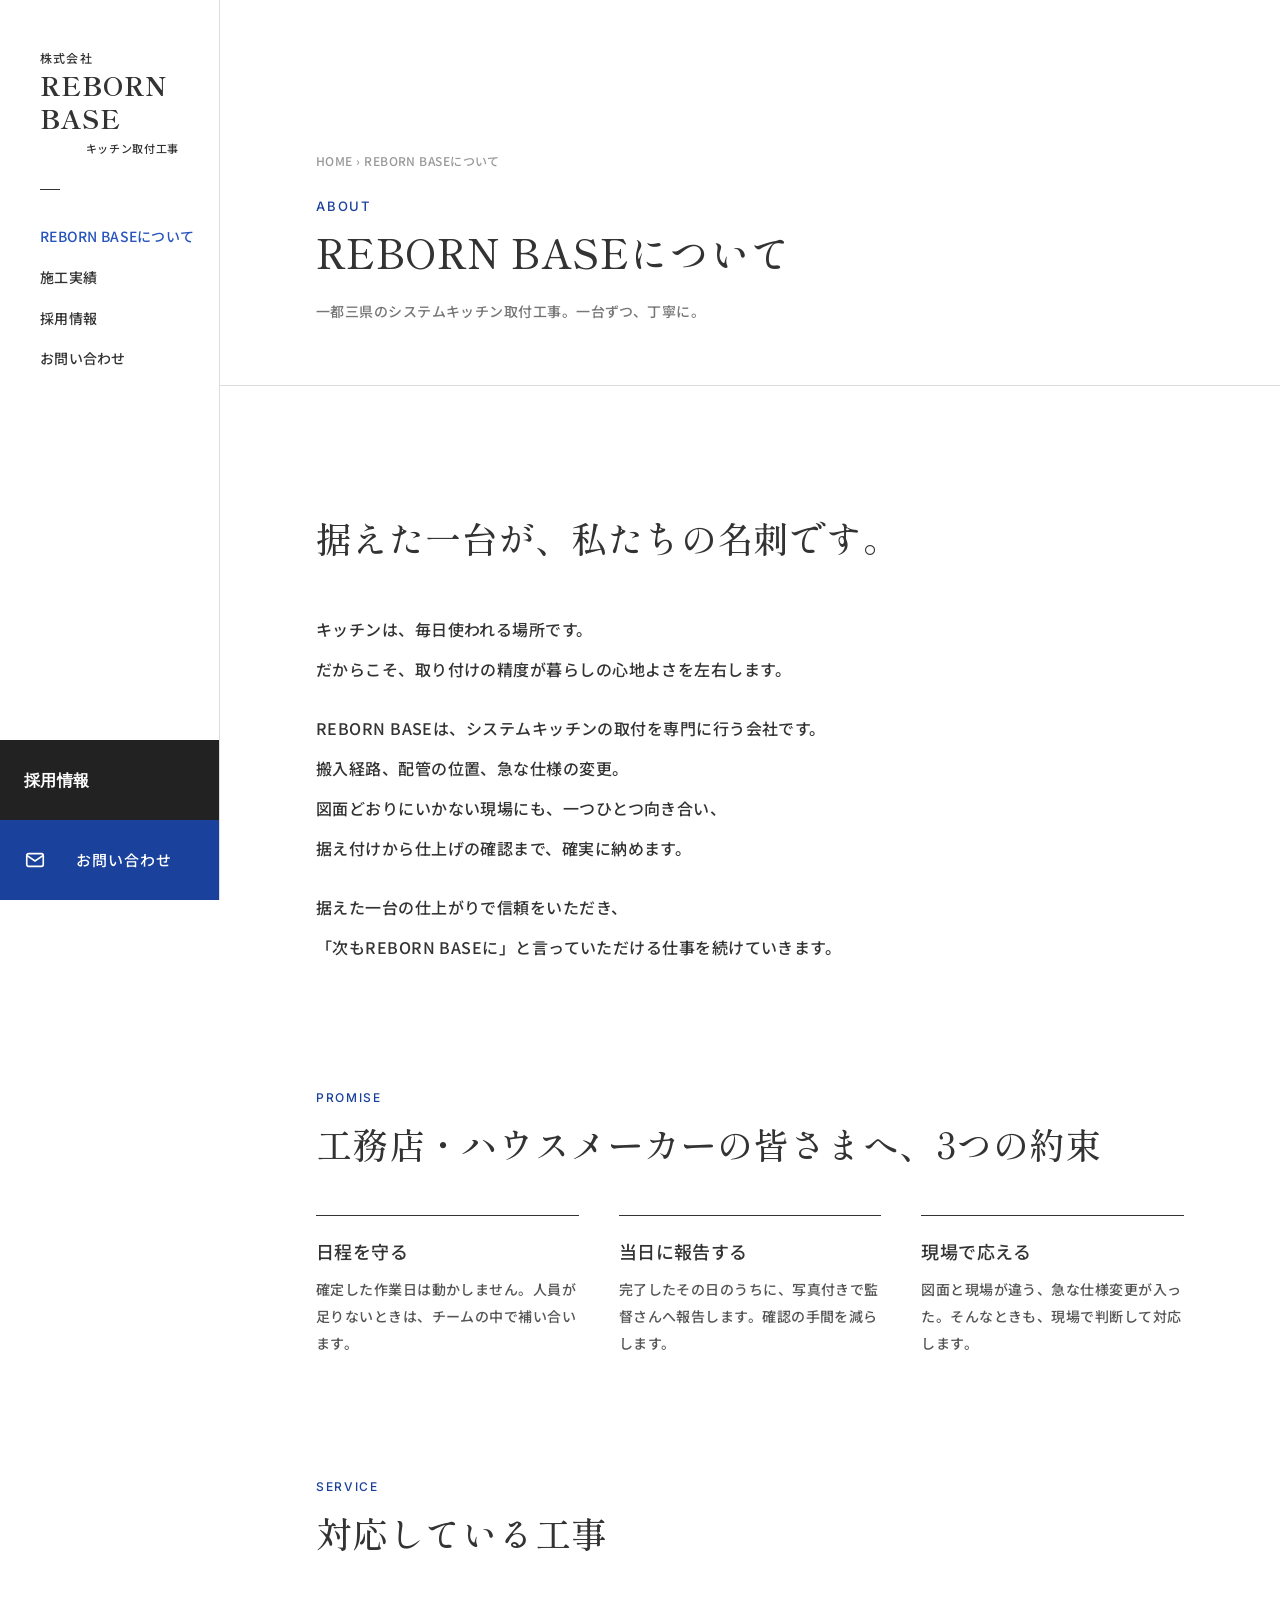
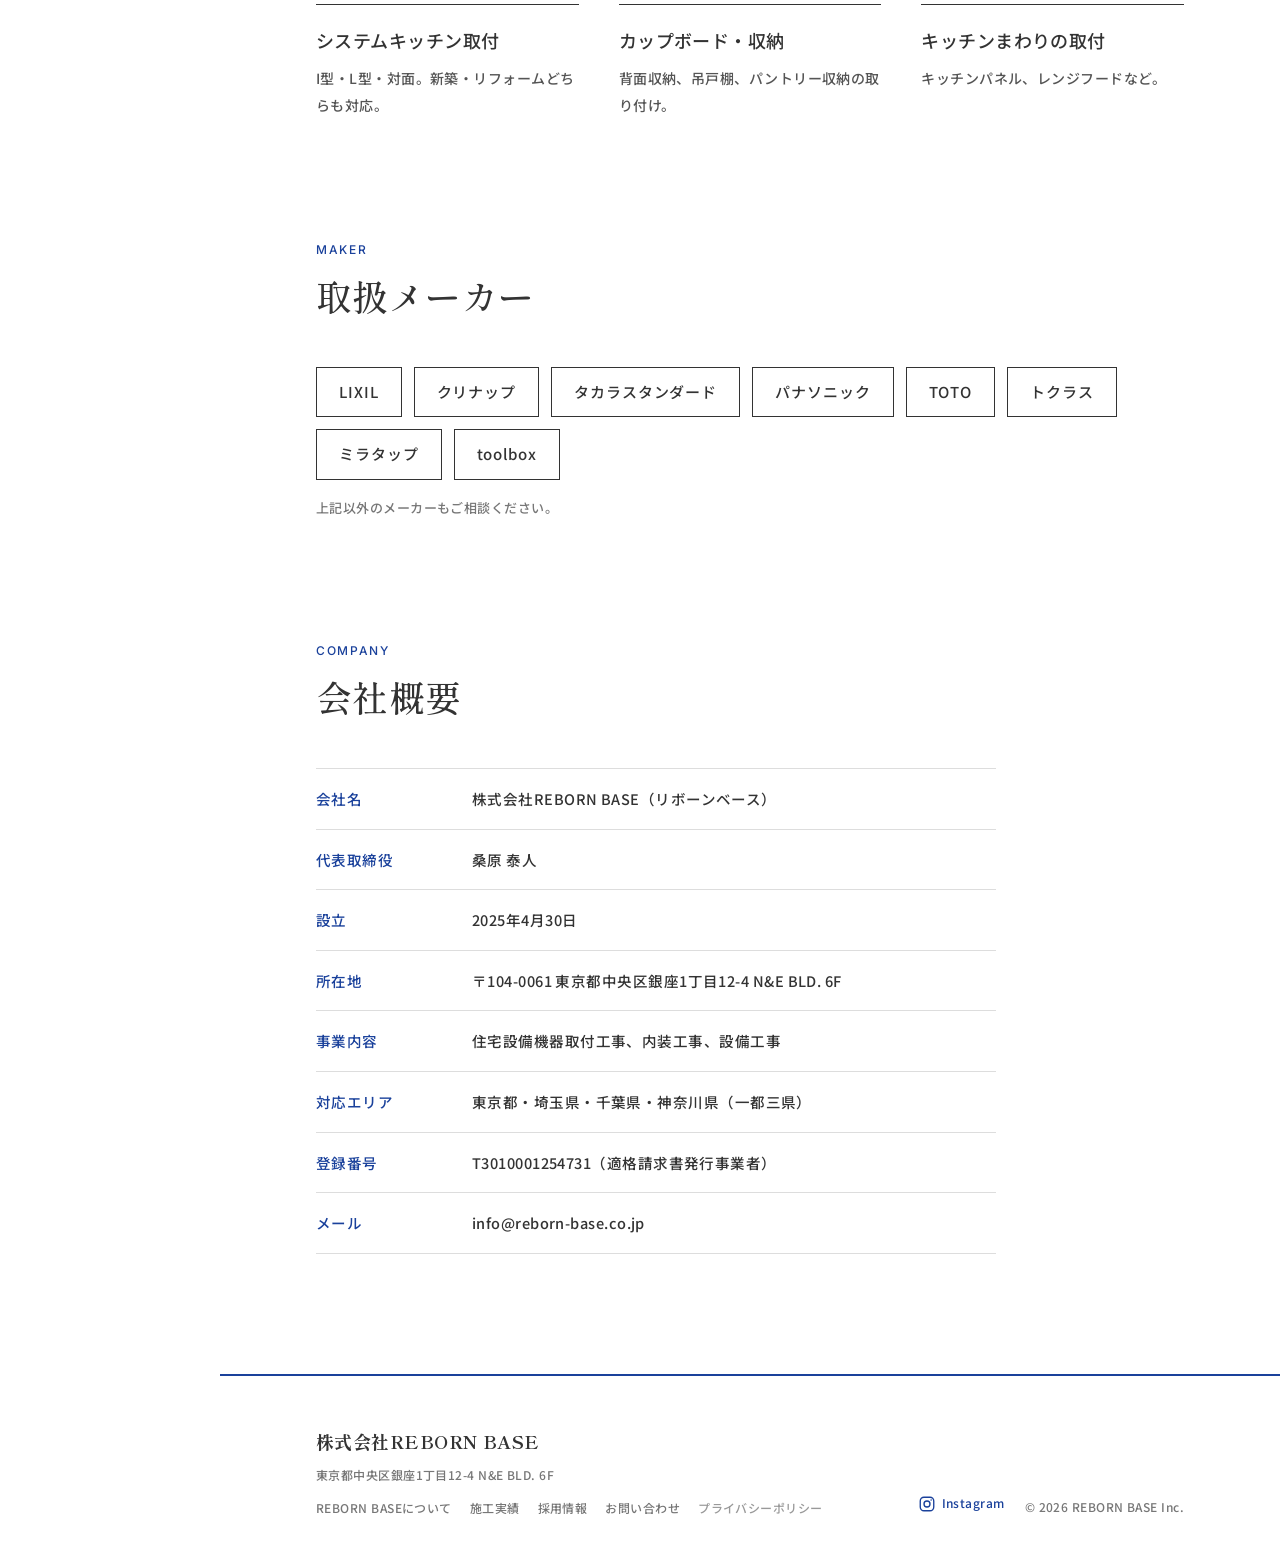
==== commit 7dde2847: "代表の携帯番号をサイト全体から削除し、問い合わせ窓口をメールとフォームに変更（採用窓口の番号はそのまま） Co-Authored-By: Claude Fable 5.2 <noreply@anthr" ====
--- a/about.html
+++ b/about.html
@@ -2,6 +2,12 @@
 <html lang="ja" class="sub">
 <head>
 <meta charset="UTF-8">
+<script async src="https://www.googletagmanager.com/gtm.js?id=GTM-TPZF7S4K"></script>
+<script>
+  window.dataLayer = window.dataLayer || [];
+  function gtag(){dataLayer.push(arguments);}
+  gtag('js', new Date());
+</script>
 <meta name="viewport" content="width=device-width, initial-scale=1">
 <title>REBORN BASEについて｜株式会社REBORN BASE</title>
 <meta name="description" content="一都三県のシステムキッチン取付工事。一台ずつ、丁寧に。">
@@ -23,7 +29,7 @@
 <link rel="preconnect" href="https://fonts.googleapis.com">
 <link rel="preconnect" href="https://fonts.gstatic.com" crossorigin>
 <link href="https://fonts.googleapis.com/css2?family=Noto+Sans+JP:wght@400;500;700&family=Shippori+Mincho+B1:wght@500;700&family=Inter:wght@600;700&display=swap" rel="stylesheet">
-<link rel="stylesheet" href="css/style.css?v=202611081121">
+<link rel="stylesheet" href="css/style.css?v=202611162157">
 </head>
 <body class="sub">
 <svg width="0" height="0" style="position:absolute"><symbol id="logo" viewBox="0 0 240 120">
@@ -35,7 +41,7 @@
   <button class="burger" aria-label="メニューを開く" aria-expanded="false" aria-controls="gnavi" onclick="const m=document.getElementById('gnavi');m.classList.toggle('open');const o=m.classList.contains('open');this.setAttribute('aria-expanded',o);this.setAttribute('aria-label',o?'メニューを閉じる':'メニューを開く')"><span></span><span></span><span></span></button>
   <nav class="g_navi" id="gnavi"><a href="about.html" class=on>REBORN BASEについて</a><a href="works.html">施工実績</a><a href="recruit.html">採用情報</a><a href="contact.html">お問い合わせ</a></nav>
   <ul class="cv">
-    <li class="tel"><a href="tel:09069206139"><svg viewBox="0 0 24 24" fill="currentColor"><path d="M6.6 10.8a15 15 0 0 0 6.6 6.6l2.2-2.2a1 1 0 0 1 1-.25c1.1.37 2.3.57 3.6.57a1 1 0 0 1 1 1V20a1 1 0 0 1-1 1A17 17 0 0 1 3 4a1 1 0 0 1 1-1h3.5a1 1 0 0 1 1 1c0 1.25.2 2.45.57 3.57a1 1 0 0 1-.25 1z"/></svg>090-6920-6139</a></li>
+    <li class="tel"><a href="recruit.html">採用情報</a></li>
     <li class="mail"><a href="contact.html"><svg viewBox="0 0 24 24" fill="none" stroke="currentColor" stroke-width="1.8"><rect x="3" y="5" width="18" height="14" rx="2"/><path d="M3 7l9 6 9-6"/></svg>お問い合わせ</a></li>
   </ul>
 </header>
@@ -79,7 +85,6 @@
       <div><dt>事業内容</dt><dd>住宅設備機器取付工事、内装工事、設備工事</dd></div>
       <div><dt>対応エリア</dt><dd>東京都・埼玉県・千葉県・神奈川県（一都三県）</dd></div>
       <div><dt>登録番号</dt><dd>T3010001254731（適格請求書発行事業者）</dd></div>
-      <div><dt>電話</dt><dd>090-6920-6139（代表：桑原）</dd></div>
       <div><dt>メール</dt><dd>info@reborn-base.co.jp</dd></div>
     </dl>
   </section>
@@ -88,7 +93,7 @@
     <div><a class="sns_link" href="https://www.instagram.com/rebornbase.official/" target="_blank" rel="noopener"><svg viewBox="0 0 24 24" fill="none" stroke="currentColor" stroke-width="1.8"><rect x="3" y="3" width="18" height="18" rx="5"/><circle cx="12" cy="12" r="4"/><circle cx="17.5" cy="6.5" r="1" fill="currentColor" stroke="none"/></svg>Instagram</a>© 2026 REBORN BASE Inc.</div>
   </footer>
 </div>
-<nav class="sp_bar" aria-label="お問い合わせ"><a class="sp_tel" href="tel:09069206139"><svg viewBox="0 0 24 24" fill="currentColor" aria-hidden="true"><path d="M6.6 10.8a15 15 0 0 0 6.6 6.6l2.2-2.2a1 1 0 0 1 1-.25c1.1.37 2.3.57 3.6.57a1 1 0 0 1 1 1V20a1 1 0 0 1-1 1A17 17 0 0 1 3 4a1 1 0 0 1 1-1h3.5a1 1 0 0 1 1 1c0 1.25.2 2.45.57 3.57a1 1 0 0 1-.25 1z"/></svg>電話する</a><a class="sp_main" href="contact.html">お問い合わせ</a></nav>
+<nav class="sp_bar" aria-label="お問い合わせ"><a class="sp_tel" href="mailto:info@reborn-base.co.jp"><svg viewBox="0 0 24 24" fill="none" stroke="currentColor" stroke-width="1.8" aria-hidden="true"><rect x="3" y="5" width="18" height="14" rx="2"/><path d="M3 7l9 6 9-6"/></svg>メールする</a><a class="sp_main" href="contact.html">お問い合わせ</a></nav>
 <script>
 (function(){
   var header=document.querySelector('header');
--- a/css/style.css
+++ b/css/style.css
@@ -324,3 +324,12 @@
 .pv_item ul{list-style:disc;padding-left:1.4em;margin-top:6px}
 .pv_date{margin-top:32px;font-size:1.3rem;color:#777;text-align:right}
 footer nav a:last-child{color:#999}
+/* top: mini team */
+.mini_team{display:flex;align-items:center;gap:18px;margin-top:28px;padding:14px 18px 14px 14px;border:1px solid var(--line);background:#fff;max-width:420px;transition:.3s}
+.mini_team:hover{border-color:var(--navy)}
+.mt_ph{display:flex;flex:none}
+.mt_ph img{width:52px;height:52px;border-radius:50%;object-fit:cover;border:2px solid #fff}
+.mt_ph img+img{margin-left:-12px}
+.mt_tx{font-size:1.4rem;line-height:1.6}
+.mt_tx small{display:block;font-size:1.15rem;color:var(--navy);letter-spacing:.1em}
+.recruit .mini_team+.btn{margin-top:24px}
